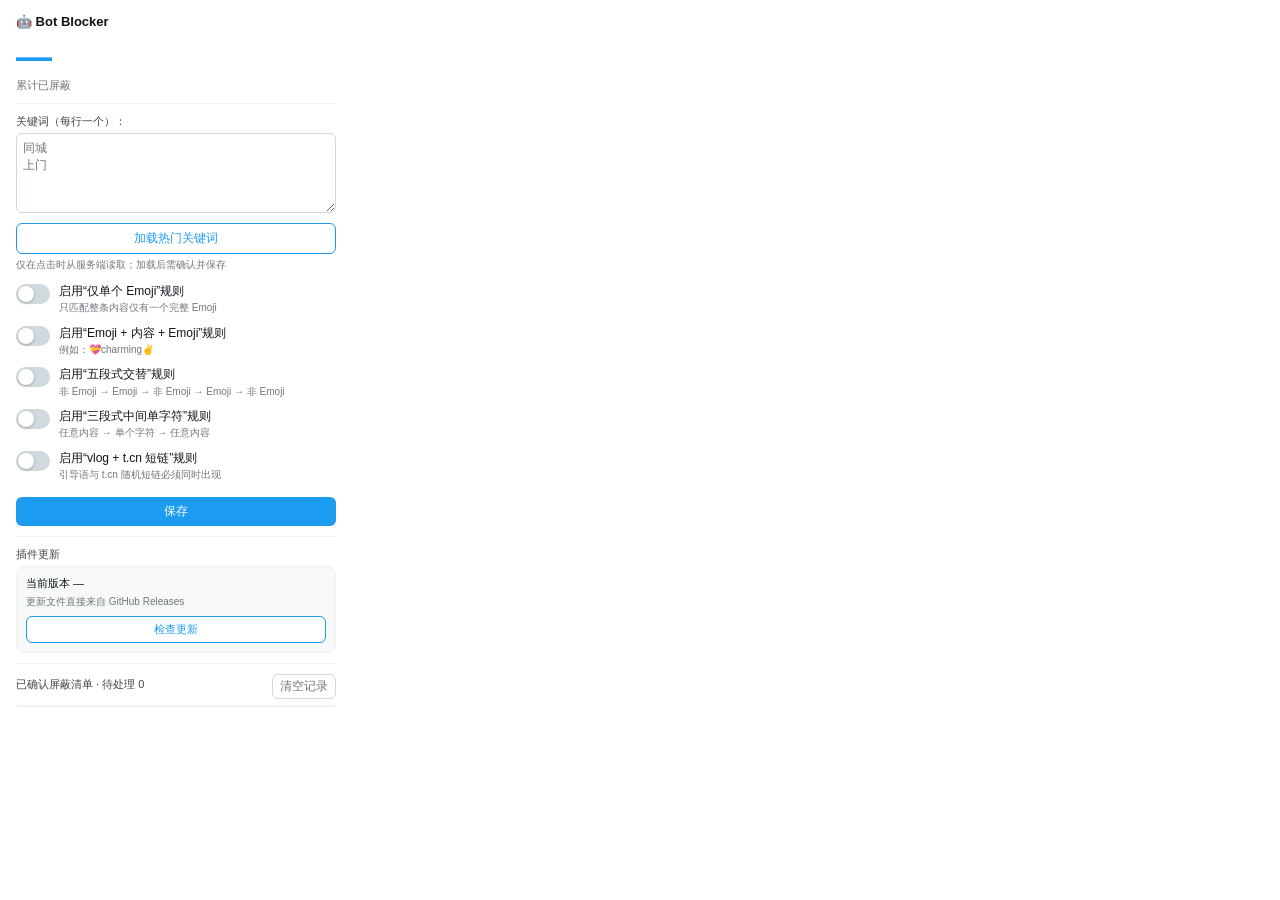
==== popup.html @ 0d6bf624 "feat: block repeated vlog short-link spam" ====
<!DOCTYPE html>
<html>
<head>
  <meta charset="utf-8">
  <style>
    body { width: 320px; padding: 14px 16px; font-family: -apple-system, sans-serif; margin: 0; }
    h3 { margin: 0 0 10px; font-size: 13px; color: #0f1419; }
    .count { font-size: 36px; font-weight: 700; color: #1d9bf0; line-height: 1; }
    .label { color: #71767b; font-size: 11px; margin-top: 3px; }
    hr { border: none; border-top: 1px solid #eff3f4; margin: 10px 0; }
    .section-label { font-size: 11px; color: #444; margin-bottom: 4px; }
    textarea {
      width: 100%; box-sizing: border-box;
      height: 80px; font-size: 12px; border: 1px solid #cfd9de;
      border-radius: 6px; padding: 6px; resize: vertical;
      font-family: inherit; outline: none;
    }
    textarea:focus { border-color: #1d9bf0; }
    button {
      margin-top: 6px; width: 100%; padding: 6px;
      background: #1d9bf0; color: #fff; border: none;
      border-radius: 6px; font-size: 12px; cursor: pointer;
    }
    button:hover { background: #1a8cd8; }
    button.secondary {
      background:#fff;color:#1d9bf0;border:1px solid #1d9bf0;
    }
    button.secondary:hover { background:#eef7ff; }
    .saved { font-size: 11px; color: #00ba7c; margin-top: 4px; display: none; }
    .popular-status {
      min-height:15px;margin-top:4px;color:#71767b;font-size:10px;
    }
    .update-card {
      padding:9px;border:1px solid #eff3f4;border-radius:8px;background:#f7f9f9;
    }
    .update-row { display:flex;align-items:center;justify-content:space-between;gap:8px; }
    .update-version { font-size:11px;color:#0f1419; }
    .update-status { margin-top:4px;font-size:10px;color:#71767b;line-height:1.4; }
    .update-actions { display:flex;gap:6px;margin-top:7px; }
    .update-actions button, .update-actions a {
      box-sizing:border-box;flex:1;margin:0;padding:5px;text-align:center;
      border-radius:6px;font-size:11px;text-decoration:none;cursor:pointer;
    }
    .update-actions button {
      color:#1d9bf0;background:#fff;border:1px solid #1d9bf0;
    }
    .update-actions a { color:#fff;background:#1d9bf0;border:1px solid #1d9bf0; }
    .update-actions a[hidden] { display:none; }
    .toggle {
      display:flex;align-items:flex-start;gap:9px;margin:10px 0;
      font-size:12px;color:#0f1419;line-height:1.35;cursor:pointer;
    }
    .toggle input {
      position:absolute;opacity:0;width:1px;height:1px;pointer-events:none;
    }
    .switch-ui {
      position:relative;flex:0 0 auto;width:34px;height:20px;margin-top:1px;
      border-radius:999px;background:#cfd9de;transition:background .18s ease;
    }
    .switch-ui::after {
      content:"";position:absolute;width:16px;height:16px;left:2px;top:2px;
      border-radius:50%;background:#fff;box-shadow:0 1px 3px rgba(0,0,0,.25);
      transition:transform .18s ease;
    }
    .toggle input:checked + .switch-ui { background:#1d9bf0; }
    .toggle input:checked + .switch-ui::after { transform:translateX(14px); }
    .toggle input:focus-visible + .switch-ui {
      outline:2px solid #1d9bf0;outline-offset:2px;
    }
    .hint { color:#71767b;font-size:10px;margin-top:2px; }
    .history-head { display:flex;align-items:center;justify-content:space-between; }
    .history-head button {
      width:auto;margin:0;padding:3px 7px;background:transparent;color:#71767b;
      border:1px solid #cfd9de;
    }
    .history {
      max-height:220px;overflow-y:auto;margin-top:6px;
      border:1px solid #eff3f4;border-radius:8px;
    }
    .history-empty { padding:16px;text-align:center;color:#71767b;font-size:11px; }
    .history-item { padding:8px 9px;border-bottom:1px solid #eff3f4; }
    .history-item:last-child { border-bottom:none; }
    .history-user { color:#0f1419;font-size:12px;font-weight:600;text-decoration:none; }
    .history-user:hover { text-decoration:underline; }
    .history-meta { color:#71767b;font-size:10px;margin-top:2px; }
    .history-content {
      color:#444;font-size:10px;margin-top:3px;white-space:nowrap;
      overflow:hidden;text-overflow:ellipsis;
    }
  </style>
</head>
<body>
  <h3>🤖 Bot Blocker</h3>
  <div class="count" id="count">—</div>
  <div class="label">累计已屏蔽</div>
  <hr>
  <div class="section-label">关键词（每行一个）：</div>
  <textarea id="keywords" placeholder="同城&#10;上门"></textarea>
  <button class="secondary" id="loadPopular" type="button">加载热门关键词</button>
  <div class="popular-status" id="popularStatus">
    仅在点击时从服务端读取；加载后需确认并保存
  </div>
  <label class="toggle">
    <input id="singleEmojiEnabled" type="checkbox">
    <span class="switch-ui" aria-hidden="true"></span>
    <span>
      启用“仅单个 Emoji”规则
      <div class="hint">只匹配整条内容仅有一个完整 Emoji</div>
    </span>
  </label>
  <label class="toggle">
    <input id="emojiEnglishEmojiEnabled" type="checkbox">
    <span class="switch-ui" aria-hidden="true"></span>
    <span>
      启用“Emoji + 内容 + Emoji”规则
      <div class="hint">例如：💝charming✌</div>
    </span>
  </label>
  <label class="toggle">
    <input id="structuredEmojiTimeEnabled" type="checkbox">
    <span class="switch-ui" aria-hidden="true"></span>
    <span>
      启用“五段式交替”规则
      <div class="hint">非 Emoji → Emoji → 非 Emoji → Emoji → 非 Emoji</div>
    </span>
  </label>
  <label class="toggle">
    <input id="structuredThreeSegmentEnabled" type="checkbox">
    <span class="switch-ui" aria-hidden="true"></span>
    <span>
      启用“三段式中间单字符”规则
      <div class="hint">任意内容 → 单个字符 → 任意内容</div>
    </span>
  </label>
  <label class="toggle">
    <input id="vlogShortLinkEnabled" type="checkbox">
    <span class="switch-ui" aria-hidden="true"></span>
    <span>
      启用“vlog + t.cn 短链”规则
      <div class="hint">引导语与 t.cn 随机短链必须同时出现</div>
    </span>
  </label>
  <button id="save">保存</button>
  <div class="saved" id="saved">✓ 已保存，立即生效</div>
  <hr>
  <div class="section-label">插件更新</div>
  <div class="update-card">
    <div class="update-row">
      <span class="update-version" id="currentVersion">当前版本 —</span>
    </div>
    <div class="update-status" id="updateStatus">更新文件直接来自 GitHub Releases</div>
    <div class="update-actions">
      <button id="checkUpdate" type="button">检查更新</button>
      <a id="openRelease" href="https://github.com/serenamustrich/autobanrobot/releases/latest"
         target="_blank" rel="noreferrer" hidden>下载新版本</a>
    </div>
  </div>
  <hr>
  <div class="history-head">
    <div class="section-label">
      已确认屏蔽清单 · 待处理 <span id="queueCount">0</span>
    </div>
    <button id="clearHistory" type="button">清空记录</button>
  </div>
  <div class="history" id="blockHistory"></div>
  <script src="popup.js"></script>
</body>
</html>
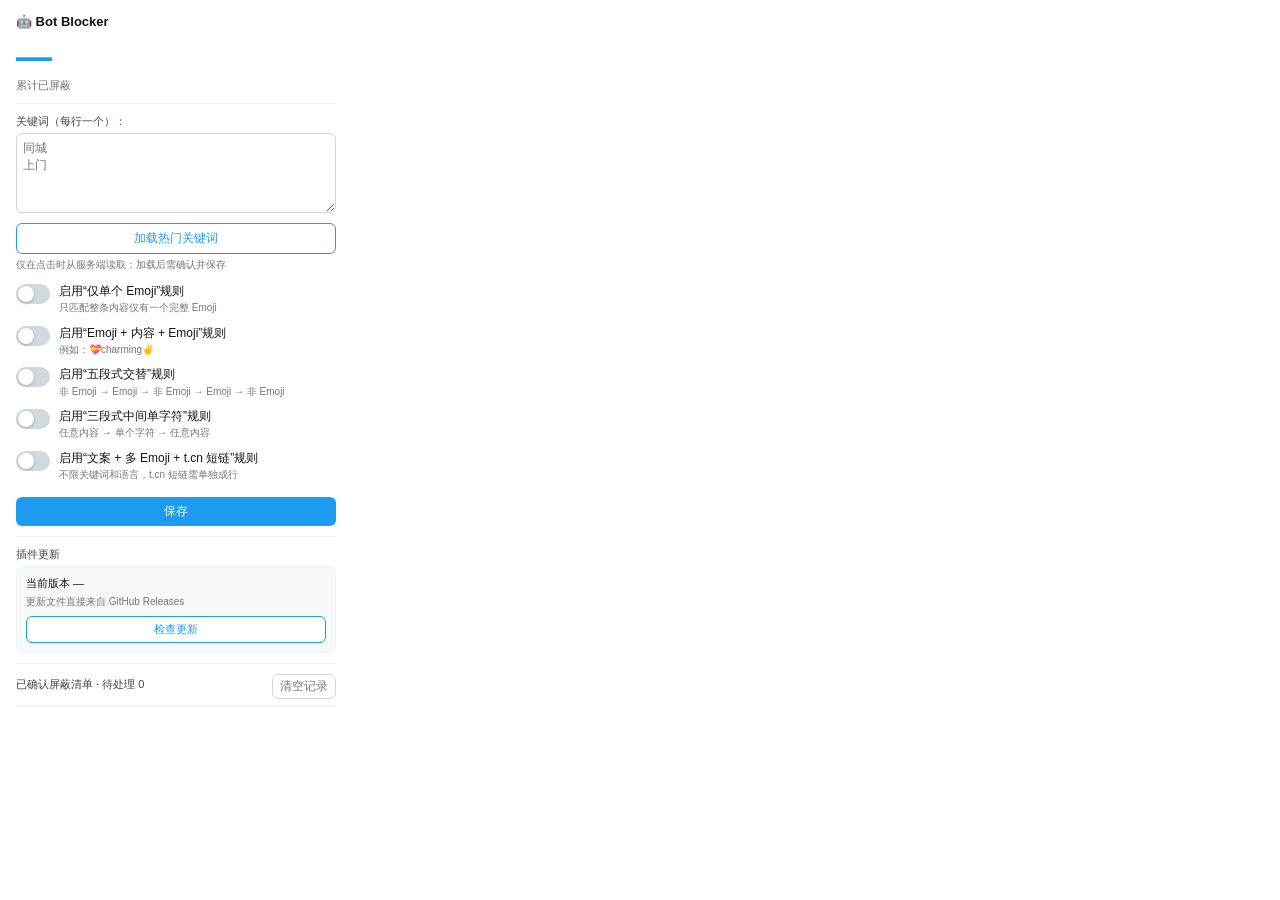
==== commit 40566132: "fix: generalize emoji short-link spam detection" ====
--- a/popup.html
+++ b/popup.html
@@ -136,8 +136,8 @@
     <input id="vlogShortLinkEnabled" type="checkbox">
     <span class="switch-ui" aria-hidden="true"></span>
     <span>
-      启用“vlog + t.cn 短链”规则
-      <div class="hint">引导语与 t.cn 随机短链必须同时出现</div>
+      启用“文案 + 多 Emoji + t.cn 短链”规则
+      <div class="hint">不限关键词和语言，t.cn 短链需单独成行</div>
     </span>
   </label>
   <button id="save">保存</button>
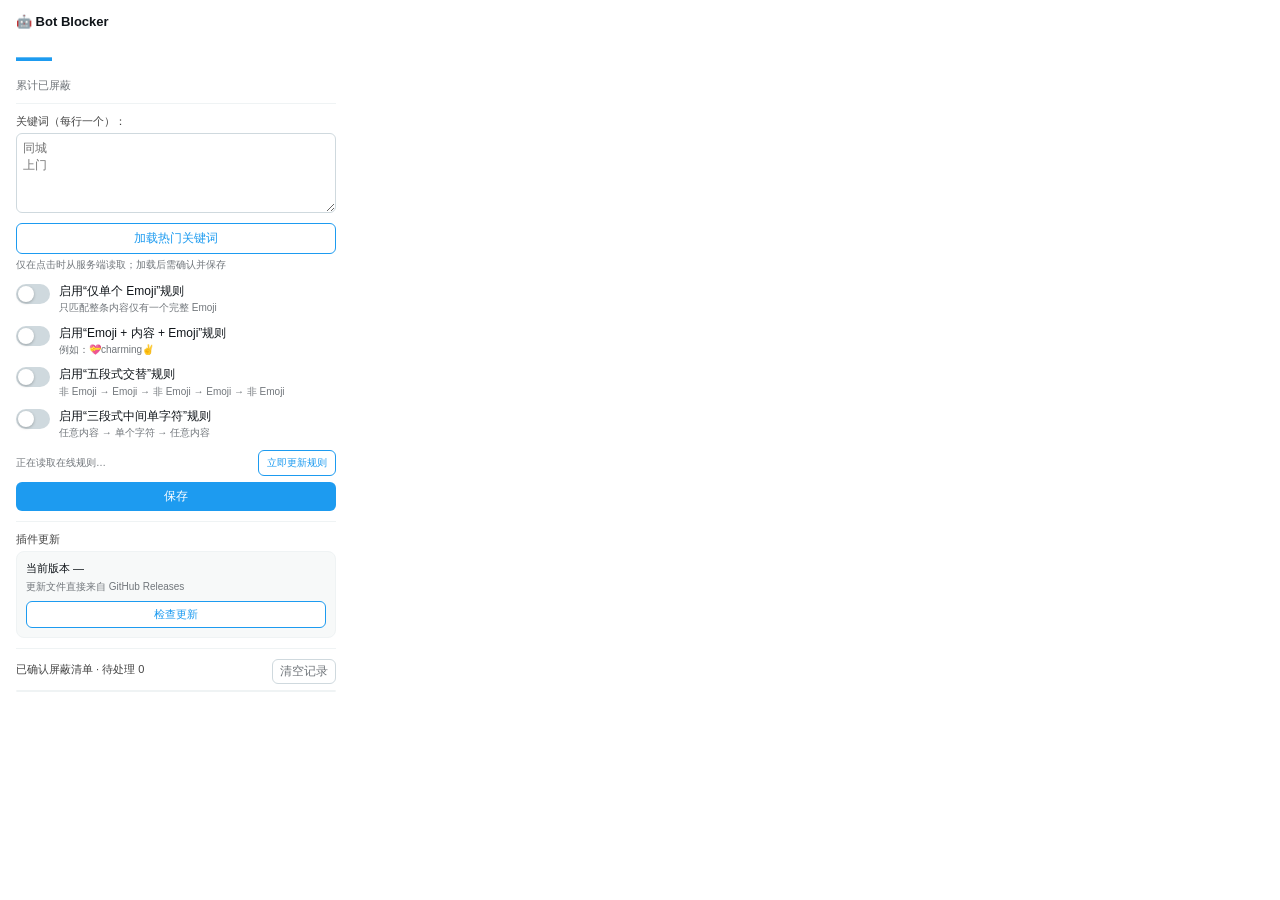
==== commit 71ed3da6: "feat: add server-managed hot detection rules" ====
--- a/popup.html
+++ b/popup.html
@@ -30,6 +30,9 @@
     .popular-status {
       min-height:15px;margin-top:4px;color:#71767b;font-size:10px;
     }
+    .rule-sync { display:flex;align-items:center;justify-content:space-between;gap:8px;margin-top:8px; }
+    .rule-sync button { width:auto;margin:0;padding:5px 8px;font-size:10px; }
+    .rule-status { color:#71767b;font-size:10px;line-height:1.4; }
     .update-card {
       padding:9px;border:1px solid #eff3f4;border-radius:8px;background:#f7f9f9;
     }
@@ -132,14 +135,11 @@
       <div class="hint">任意内容 → 单个字符 → 任意内容</div>
     </span>
   </label>
-  <label class="toggle">
-    <input id="vlogShortLinkEnabled" type="checkbox">
-    <span class="switch-ui" aria-hidden="true"></span>
-    <span>
-      启用“文案 + 多 Emoji + t.cn 短链”规则
-      <div class="hint">不限关键词和语言，t.cn 短链需单独成行</div>
-    </span>
-  </label>
+  <div id="remoteRules"></div>
+  <div class="rule-sync">
+    <span class="rule-status" id="ruleStatus">正在读取在线规则…</span>
+    <button class="secondary" id="refreshRules" type="button">立即更新规则</button>
+  </div>
   <button id="save">保存</button>
   <div class="saved" id="saved">✓ 已保存，立即生效</div>
   <hr>
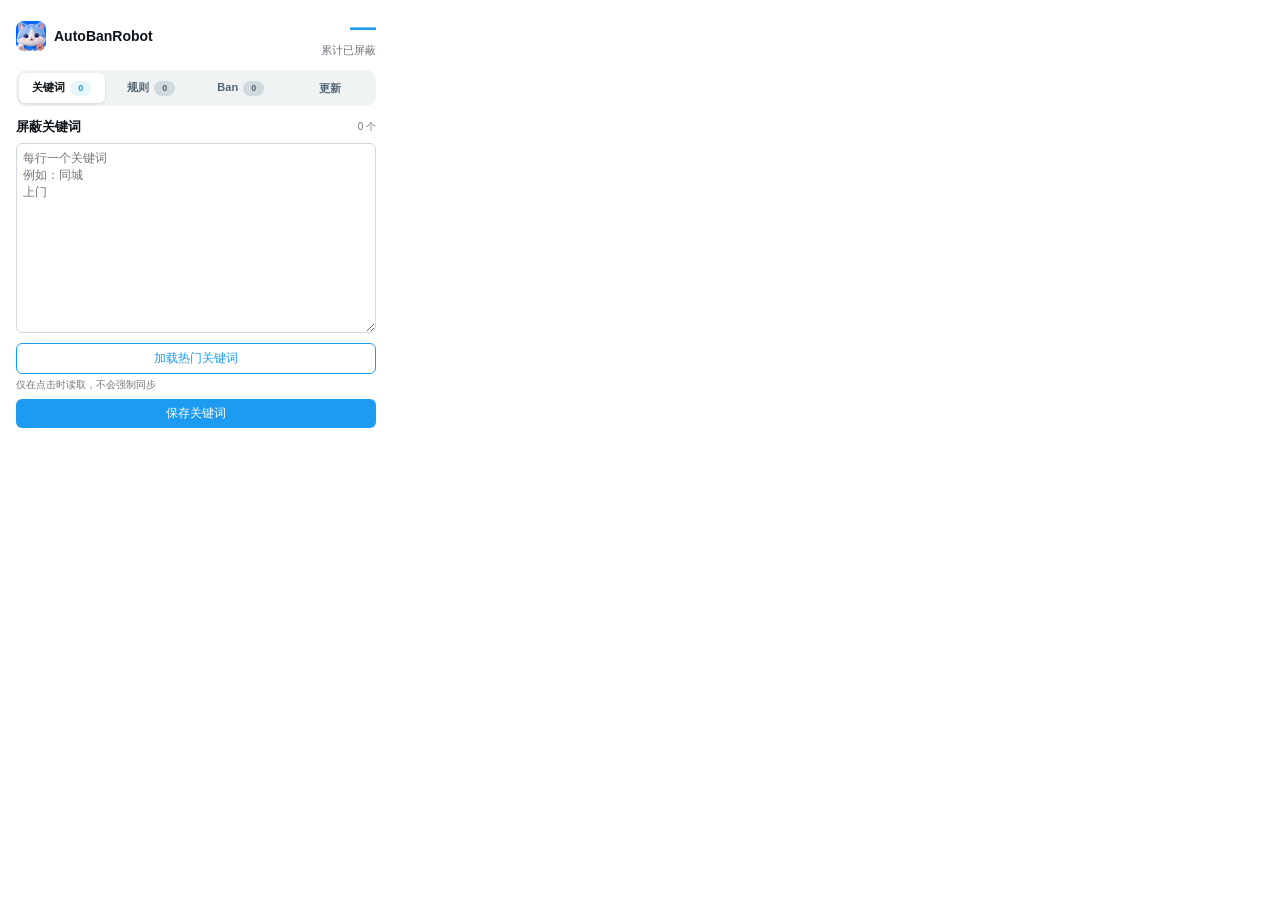
==== commit 4ecc2c4c: "feat: unify plugin rules with online updates" ====
--- a/popup.html
+++ b/popup.html
@@ -3,15 +3,19 @@
 <head>
   <meta charset="utf-8">
   <style>
-    body { width: 320px; padding: 14px 16px; font-family: -apple-system, sans-serif; margin: 0; }
-    h3 { margin: 0 0 10px; font-size: 13px; color: #0f1419; }
-    .count { font-size: 36px; font-weight: 700; color: #1d9bf0; line-height: 1; }
+    body { width: 360px; padding: 14px 16px 16px; font-family: -apple-system, sans-serif; margin: 0; color:#0f1419; }
+    h3 { margin: 0; font-size: 14px; color: #0f1419; }
+    .topbar { display:flex;align-items:center;justify-content:space-between;gap:12px; }
+    .brand { display:flex;align-items:center;gap:8px;font-weight:700; }
+    .brand img { width:30px;height:30px;border-radius:8px; }
+    .summary { text-align:right; }
+    .count { font-size: 26px; font-weight: 750; color: #1d9bf0; line-height: 1; }
     .label { color: #71767b; font-size: 11px; margin-top: 3px; }
     hr { border: none; border-top: 1px solid #eff3f4; margin: 10px 0; }
     .section-label { font-size: 11px; color: #444; margin-bottom: 4px; }
     textarea {
       width: 100%; box-sizing: border-box;
-      height: 80px; font-size: 12px; border: 1px solid #cfd9de;
+      height: 190px; font-size: 12px; border: 1px solid #cfd9de;
       border-radius: 6px; padding: 6px; resize: vertical;
       font-family: inherit; outline: none;
     }
@@ -33,6 +37,31 @@
     .rule-sync { display:flex;align-items:center;justify-content:space-between;gap:8px;margin-top:8px; }
     .rule-sync button { width:auto;margin:0;padding:5px 8px;font-size:10px; }
     .rule-status { color:#71767b;font-size:10px;line-height:1.4; }
+    .tabs {
+      display:grid;grid-template-columns:repeat(4,1fr);gap:4px;margin:12px 0;
+      padding:3px;background:#eff3f4;border-radius:10px;
+    }
+    .tabs button {
+      position:relative;margin:0;padding:7px 3px;width:auto;border:0;
+      background:transparent;color:#536471;font-size:11px;font-weight:600;
+    }
+    .tabs button:hover { background:#e1e8ed;color:#0f1419; }
+    .tabs button[aria-selected="true"] {
+      background:#fff;color:#0f1419;box-shadow:0 1px 3px rgba(15,20,25,.12);
+    }
+    .tab-badge {
+      display:inline-flex;align-items:center;justify-content:center;min-width:15px;height:15px;
+      margin-left:2px;padding:0 3px;border-radius:999px;background:#cfd9de;color:#536471;
+      font-size:9px;line-height:1;
+    }
+    .tabs button[aria-selected="true"] .tab-badge { background:#e8f5fd;color:#1d9bf0; }
+    .tab-panel[hidden] { display:none; }
+    .panel-head { display:flex;align-items:center;justify-content:space-between;gap:8px;margin-bottom:7px; }
+    .panel-title { font-size:13px;font-weight:700; }
+    .panel-meta { color:#71767b;font-size:10px; }
+    .subsection { margin-top:12px;padding-top:10px;border-top:1px solid #eff3f4; }
+    .subsection:first-child { margin-top:0;padding-top:0;border-top:0; }
+    .subsection-title { font-size:11px;font-weight:700;color:#536471;margin-bottom:4px; }
     .update-card {
       padding:9px;border:1px solid #eff3f4;border-radius:8px;background:#f7f9f9;
     }
@@ -77,7 +106,7 @@
       border:1px solid #cfd9de;
     }
     .history {
-      max-height:220px;overflow-y:auto;margin-top:6px;
+      height:360px;overflow-y:auto;margin-top:6px;
       border:1px solid #eff3f4;border-radius:8px;
     }
     .history-empty { padding:16px;text-align:center;color:#71767b;font-size:11px; }
@@ -90,60 +119,52 @@
       color:#444;font-size:10px;margin-top:3px;white-space:nowrap;
       overflow:hidden;text-overflow:ellipsis;
     }
+    .saved {
+      position:fixed;left:50%;bottom:12px;transform:translateX(-50%);z-index:10;
+      margin:0;padding:7px 11px;border-radius:999px;background:#071a14;color:#7ee2b8;
+      box-shadow:0 4px 16px rgba(0,0,0,.18);white-space:nowrap;
+    }
   </style>
 </head>
 <body>
-  <h3>🤖 Bot Blocker</h3>
-  <div class="count" id="count">—</div>
-  <div class="label">累计已屏蔽</div>
-  <hr>
-  <div class="section-label">关键词（每行一个）：</div>
-  <textarea id="keywords" placeholder="同城&#10;上门"></textarea>
-  <button class="secondary" id="loadPopular" type="button">加载热门关键词</button>
-  <div class="popular-status" id="popularStatus">
-    仅在点击时从服务端读取；加载后需确认并保存
+  <div class="topbar">
+    <div class="brand"><img src="icon.png" alt=""><h3>AutoBanRobot</h3></div>
+    <div class="summary"><div class="count" id="count">—</div><div class="label">累计已屏蔽</div></div>
   </div>
-  <label class="toggle">
-    <input id="singleEmojiEnabled" type="checkbox">
-    <span class="switch-ui" aria-hidden="true"></span>
-    <span>
-      启用“仅单个 Emoji”规则
-      <div class="hint">只匹配整条内容仅有一个完整 Emoji</div>
-    </span>
-  </label>
-  <label class="toggle">
-    <input id="emojiEnglishEmojiEnabled" type="checkbox">
-    <span class="switch-ui" aria-hidden="true"></span>
-    <span>
-      启用“Emoji + 内容 + Emoji”规则
-      <div class="hint">例如：💝charming✌</div>
-    </span>
-  </label>
-  <label class="toggle">
-    <input id="structuredEmojiTimeEnabled" type="checkbox">
-    <span class="switch-ui" aria-hidden="true"></span>
-    <span>
-      启用“五段式交替”规则
-      <div class="hint">非 Emoji → Emoji → 非 Emoji → Emoji → 非 Emoji</div>
-    </span>
-  </label>
-  <label class="toggle">
-    <input id="structuredThreeSegmentEnabled" type="checkbox">
-    <span class="switch-ui" aria-hidden="true"></span>
-    <span>
-      启用“三段式中间单字符”规则
-      <div class="hint">任意内容 → 单个字符 → 任意内容</div>
-    </span>
-  </label>
-  <div id="remoteRules"></div>
-  <div class="rule-sync">
+  <nav class="tabs" role="tablist" aria-label="插件设置">
+    <button type="button" role="tab" data-tab="keywords" aria-selected="true">关键词 <span class="tab-badge" id="keywordBadge">0</span></button>
+    <button type="button" role="tab" data-tab="rules" aria-selected="false">规则 <span class="tab-badge" id="ruleBadge">0</span></button>
+    <button type="button" role="tab" data-tab="history" aria-selected="false">Ban <span class="tab-badge" id="queueCount">0</span></button>
+    <button type="button" role="tab" data-tab="update" aria-selected="false">更新</button>
+  </nav>
+
+  <section class="tab-panel" id="keywordsPanel" role="tabpanel">
+    <div class="panel-head"><div class="panel-title">屏蔽关键词</div><div class="panel-meta" id="keywordCount">0 个</div></div>
+    <textarea id="keywords" placeholder="每行一个关键词&#10;例如：同城&#10;上门"></textarea>
+    <button class="secondary" id="loadPopular" type="button">加载热门关键词</button>
+    <div class="popular-status" id="popularStatus">仅在点击时读取，不会强制同步</div>
+    <button id="save">保存关键词</button>
+  </section>
+
+  <section class="tab-panel" id="rulesPanel" role="tabpanel" hidden>
+    <div class="panel-head"><div class="panel-title">屏蔽规则</div><div class="panel-meta" id="ruleCount">0/0 已启用</div></div>
+    <div id="remoteRules"></div>
+    <div class="rule-sync">
     <span class="rule-status" id="ruleStatus">正在读取在线规则…</span>
     <button class="secondary" id="refreshRules" type="button">立即更新规则</button>
+    </div>
+  </section>
+
+  <section class="tab-panel" id="historyPanel" role="tabpanel" hidden>
+  <div class="history-head">
+    <div class="panel-title">已确认屏蔽清单</div>
+    <button id="clearHistory" type="button">清空记录</button>
   </div>
-  <button id="save">保存</button>
-  <div class="saved" id="saved">✓ 已保存，立即生效</div>
-  <hr>
-  <div class="section-label">插件更新</div>
+  <div class="history" id="blockHistory"></div>
+  </section>
+
+  <section class="tab-panel" id="updatePanel" role="tabpanel" hidden>
+  <div class="panel-head"><div class="panel-title">插件更新</div></div>
   <div class="update-card">
     <div class="update-row">
       <span class="update-version" id="currentVersion">当前版本 —</span>
@@ -155,14 +176,9 @@
          target="_blank" rel="noreferrer" hidden>下载新版本</a>
     </div>
   </div>
-  <hr>
-  <div class="history-head">
-    <div class="section-label">
-      已确认屏蔽清单 · 待处理 <span id="queueCount">0</span>
-    </div>
-    <button id="clearHistory" type="button">清空记录</button>
-  </div>
-  <div class="history" id="blockHistory"></div>
+  <div class="subsection"><div class="subsection-title">说明</div><div class="hint">所有规则统一显示并支持在线更新；只有插件执行能力变更时才需安装新版本。</div></div>
+  </section>
+  <div class="saved" id="saved">✓ 已保存，立即生效</div>
   <script src="popup.js"></script>
 </body>
 </html>
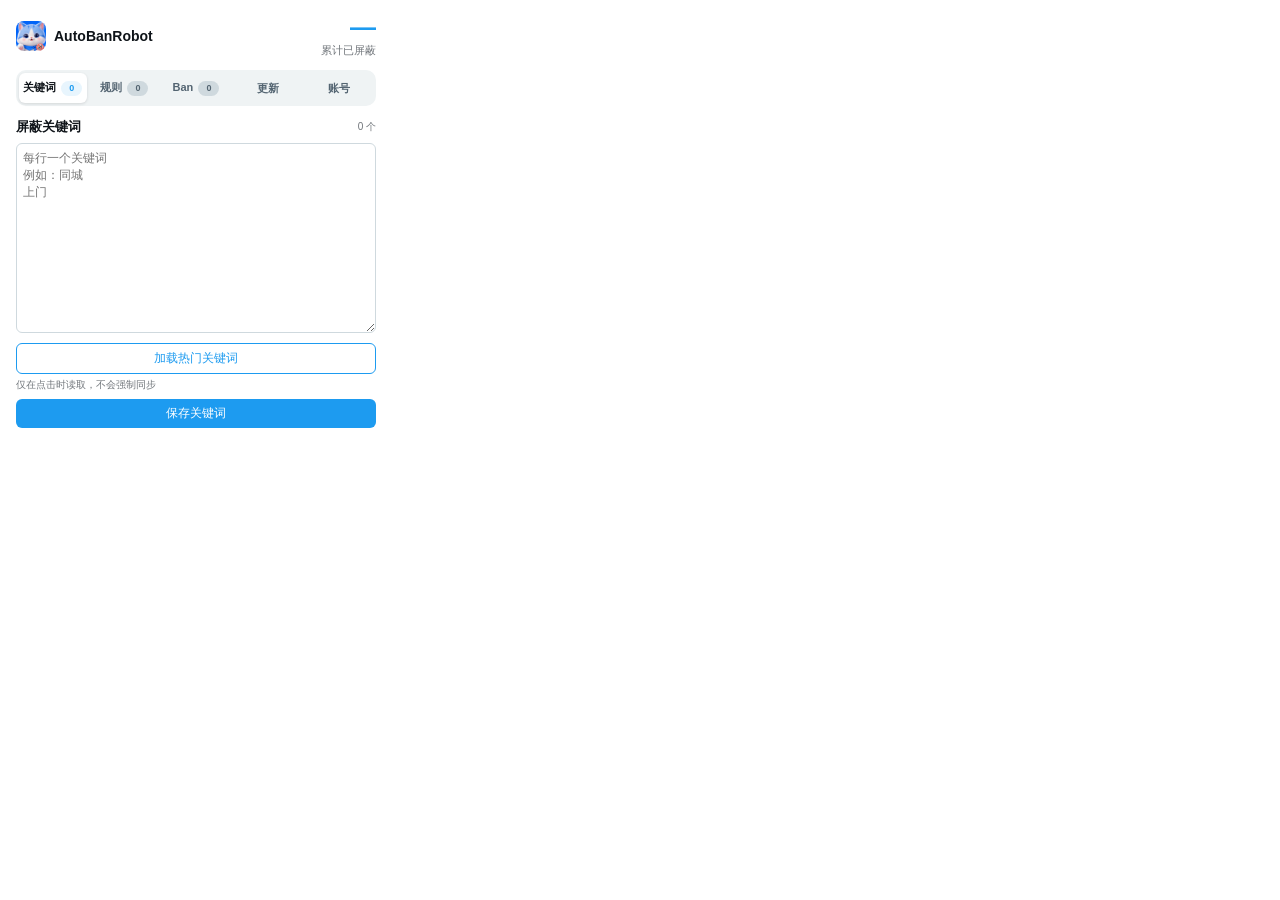
==== commit faabc9e4: "feat: unify account sync and mobile experience" ====
--- a/popup.html
+++ b/popup.html
@@ -38,7 +38,7 @@
     .rule-sync button { width:auto;margin:0;padding:5px 8px;font-size:10px; }
     .rule-status { color:#71767b;font-size:10px;line-height:1.4; }
     .tabs {
-      display:grid;grid-template-columns:repeat(4,1fr);gap:4px;margin:12px 0;
+      display:grid;grid-template-columns:repeat(5,1fr);gap:4px;margin:12px 0;
       padding:3px;background:#eff3f4;border-radius:10px;
     }
     .tabs button {
@@ -115,6 +115,18 @@
     .history-user { color:#0f1419;font-size:12px;font-weight:600;text-decoration:none; }
     .history-user:hover { text-decoration:underline; }
     .history-meta { color:#71767b;font-size:10px;margin-top:2px; }
+    .history-evidence { margin-top:5px;padding:5px 6px;border-radius:7px;background:#f7f9f9;font-size:10px;line-height:1.35; }
+    .history-evidence-keyword { color:#1d9bf0;font-weight:600;overflow:hidden;text-overflow:ellipsis;white-space:nowrap; }
+    .history-evidence-rule { color:#536471;margin-top:2px;overflow:hidden;text-overflow:ellipsis;white-space:nowrap; }
+    .history-actions { display:flex;justify-content:flex-end;margin-top:6px; }
+    .history-actions button {
+      width:auto;margin:0;padding:4px 8px;background:#fff;color:#f4212e;
+      border:1px solid #f4212e;border-radius:999px;font-size:10px;
+    }
+    .history-actions button:hover { background:#fff1f2; }
+    .history-actions button:disabled {
+      color:#71767b;border-color:#cfd9de;background:#f7f9f9;cursor:default;
+    }
     .history-content {
       color:#444;font-size:10px;margin-top:3px;white-space:nowrap;
       overflow:hidden;text-overflow:ellipsis;
@@ -136,6 +148,7 @@
     <button type="button" role="tab" data-tab="rules" aria-selected="false">规则 <span class="tab-badge" id="ruleBadge">0</span></button>
     <button type="button" role="tab" data-tab="history" aria-selected="false">Ban <span class="tab-badge" id="queueCount">0</span></button>
     <button type="button" role="tab" data-tab="update" aria-selected="false">更新</button>
+    <button type="button" role="tab" data-tab="account" aria-selected="false">账号</button>
   </nav>
 
   <section class="tab-panel" id="keywordsPanel" role="tabpanel">
@@ -178,6 +191,28 @@
   </div>
   <div class="subsection"><div class="subsection-title">说明</div><div class="hint">所有规则统一显示并支持在线更新；只有插件执行能力变更时才需安装新版本。</div></div>
   </section>
+  <section class="tab-panel" id="accountPanel" role="tabpanel" hidden>
+    <div class="panel-head"><div class="panel-title" id="accountPanelTitle">AutoBan 账号</div><div class="panel-meta" id="accountState">未登录</div></div>
+    <div id="accountSignedOut">
+      <input id="accountUsername" autocomplete="username" placeholder="账号名" style="width:100%;box-sizing:border-box;padding:8px;border:1px solid #cfd9de;border-radius:8px;margin-bottom:7px">
+      <input id="accountPassword" type="password" autocomplete="current-password" placeholder="密码（至少 8 位）" style="width:100%;box-sizing:border-box;padding:8px;border:1px solid #cfd9de;border-radius:8px;margin-bottom:7px">
+      <select id="securityQuestion" style="width:100%;box-sizing:border-box;padding:8px;border:1px solid #cfd9de;border-radius:8px;margin-bottom:7px"></select>
+      <input id="securityAnswer" type="password" placeholder="密保答案（注册时填写）" style="width:100%;box-sizing:border-box;padding:8px;border:1px solid #cfd9de;border-radius:8px">
+      <button id="accountLogin" type="button">登录</button><button id="accountRegister" class="secondary" type="button">注册</button>
+      <button id="accountRecover" class="secondary" type="button">找回密码</button>
+      <div id="accountRecovery" hidden style="margin-top:8px;padding-top:8px;border-top:1px solid #eff3f4">
+        <div class="hint" id="recoveryQuestionLabel"></div>
+        <input id="recoveryAnswer" type="password" placeholder="密保答案" style="width:100%;box-sizing:border-box;padding:8px;border:1px solid #cfd9de;border-radius:8px;margin-top:7px">
+        <input id="recoveryPassword" type="password" placeholder="新密码（至少 8 位）" style="width:100%;box-sizing:border-box;padding:8px;border:1px solid #cfd9de;border-radius:8px;margin-top:7px">
+        <button id="recoveryReset" type="button">重置密码并登录</button>
+      </div>
+    </div>
+    <div id="accountSignedIn" hidden>
+      <div class="update-card"><div class="update-version" id="accountUsernameLabel"></div><div class="update-status" id="accountSyncStatus">已登录</div></div>
+      <button id="accountSync" class="secondary" type="button">立即同步</button><button id="accountLogout" class="secondary" type="button">退出登录</button>
+    </div>
+    <div class="popular-status" id="accountStatus"></div>
+  </section>
   <div class="saved" id="saved">✓ 已保存，立即生效</div>
   <script src="popup.js"></script>
 </body>
